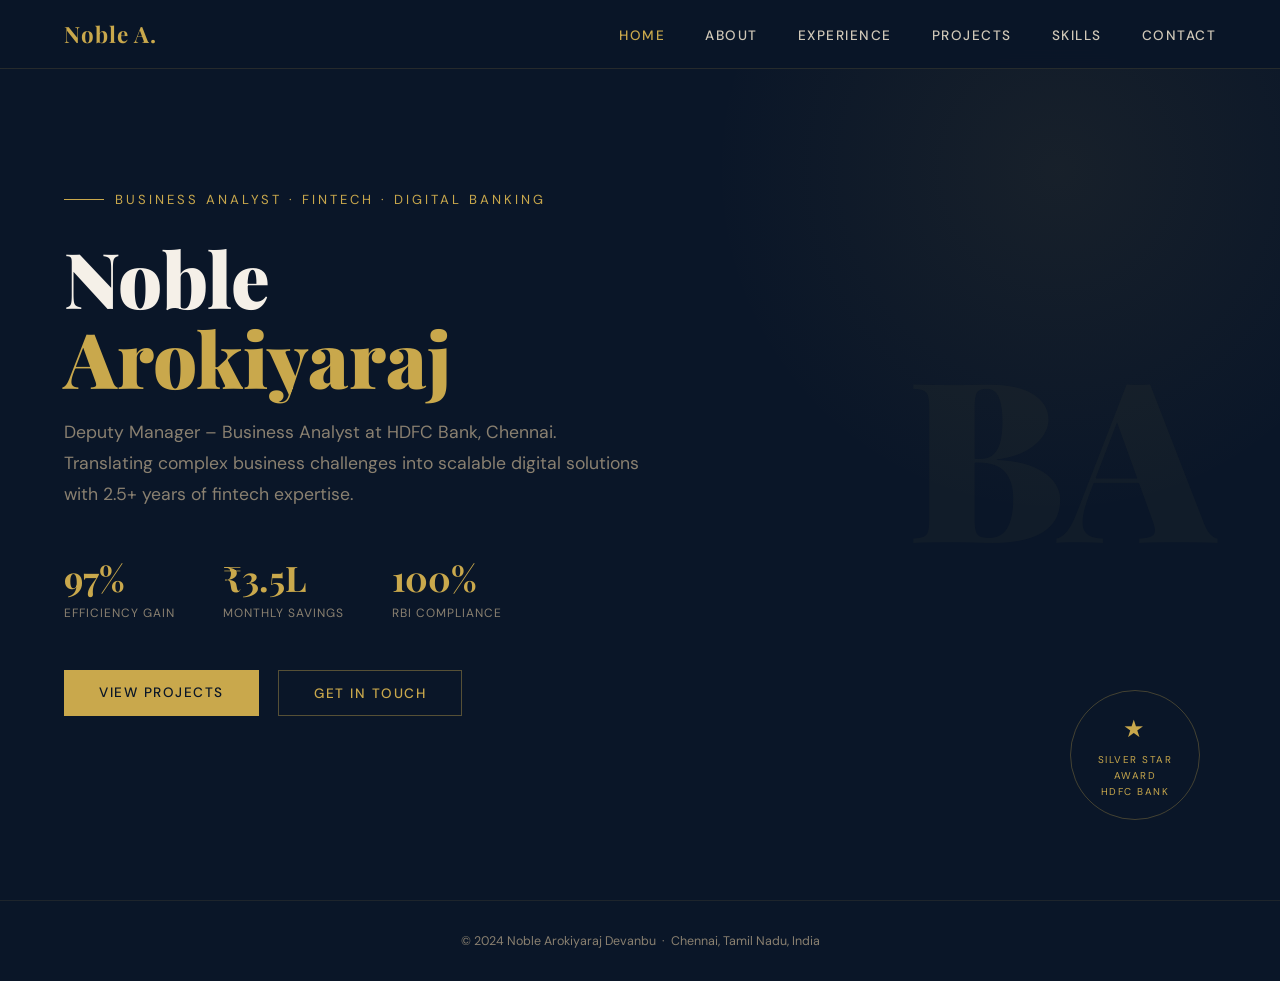
==== index.html @ fbd09c06 "Add files via upload" ====
<!DOCTYPE html>
<html lang="en">
<head>
  <meta charset="UTF-8" />
  <meta name="viewport" content="width=device-width, initial-scale=1.0"/>
  <title>Noble Arokiyaraj – Business Analyst</title>
  <link href="https://fonts.googleapis.com/css2?family=Playfair+Display:wght@400;700;900&family=DM+Sans:wght@300;400;500&display=swap" rel="stylesheet"/>
  <style>
    :root {
      --navy: #0a1628;
      --navy-mid: #112240;
      --gold: #c9a84c;
      --gold-light: #e8c97a;
      --cream: #f5f0e8;
      --text: #d0c8b8;
      --text-muted: #8a8070;
    }
    * { margin: 0; padding: 0; box-sizing: border-box; }
    body { font-family: 'DM Sans', sans-serif; background: var(--navy); color: var(--text); min-height: 100vh; }

    nav {
      position: fixed; top: 0; left: 0; right: 0; z-index: 100;
      display: flex; align-items: center; justify-content: space-between;
      padding: 1.2rem 4rem;
      background: rgba(10,22,40,0.95);
      backdrop-filter: blur(12px);
      border-bottom: 1px solid rgba(201,168,76,0.15);
    }
    .nav-logo {
      font-family: 'Playfair Display', serif; font-size: 1.4rem; font-weight: 700;
      color: var(--gold); text-decoration: none; letter-spacing: 1px;
    }
    .nav-links { display: flex; gap: 2.5rem; list-style: none; }
    .nav-links a {
      text-decoration: none; color: var(--text);
      font-size: 0.85rem; letter-spacing: 1.5px; text-transform: uppercase; font-weight: 500;
      transition: color 0.3s;
    }
    .nav-links a:hover, .nav-links a.active { color: var(--gold); }

    .hero {
      min-height: 100vh; display: flex; align-items: center;
      padding: 0 4rem; position: relative; overflow: hidden;
    }
    .hero::before {
      content: ''; position: absolute; top: -20%; right: -10%;
      width: 700px; height: 700px;
      background: radial-gradient(ellipse, rgba(201,168,76,0.07) 0%, transparent 70%);
      pointer-events: none;
    }
    .hero-content { max-width: 800px; animation: fadeUp 1s ease both; }
    .hero-tag {
      display: inline-flex; align-items: center; gap: 0.7rem;
      font-size: 0.82rem; letter-spacing: 3px; text-transform: uppercase;
      color: var(--gold); margin-bottom: 1.8rem;
    }
    .hero-tag::before { content: ''; width: 40px; height: 1px; background: var(--gold); }
    h1 {
      font-family: 'Playfair Display', serif;
      font-size: clamp(3rem, 6vw, 5.5rem); font-weight: 900; line-height: 1.05;
      color: var(--cream); margin-bottom: 1.2rem;
    }
    h1 span { color: var(--gold); }
    .hero-subtitle {
      font-size: 1.1rem; color: var(--text-muted);
      max-width: 580px; line-height: 1.75; margin-bottom: 2.8rem;
    }
    .hero-stats { display: flex; gap: 3rem; margin-bottom: 3rem; }
    .stat-num {
      font-family: 'Playfair Display', serif; font-size: 2.2rem; font-weight: 700;
      color: var(--gold); display: block;
    }
    .stat-label { font-size: 0.75rem; letter-spacing: 1px; color: var(--text-muted); text-transform: uppercase; }
    .hero-btns { display: flex; gap: 1.2rem; }
    .btn {
      padding: 0.85rem 2.2rem; font-size: 0.85rem; letter-spacing: 1.5px; text-transform: uppercase;
      font-weight: 500; text-decoration: none; transition: all 0.3s; border: none; cursor: pointer;
    }
    .btn-gold { background: var(--gold); color: var(--navy); }
    .btn-gold:hover { background: var(--gold-light); transform: translateY(-2px); }
    .btn-outline { border: 1px solid rgba(201,168,76,0.4); color: var(--gold); background: transparent; }
    .btn-outline:hover { border-color: var(--gold); background: rgba(201,168,76,0.07); transform: translateY(-2px); }

    .hero-deco {
      position: absolute; right: 4rem; top: 50%; transform: translateY(-50%);
      font-family: 'Playfair Display', serif; font-size: 14rem; font-weight: 900;
      color: rgba(201,168,76,0.04); line-height: 1; user-select: none; pointer-events: none;
    }
    .award-badge {
      position: absolute; right: 5rem; bottom: 5rem;
      width: 130px; height: 130px; border-radius: 50%;
      border: 1px solid rgba(201,168,76,0.3);
      display: flex; flex-direction: column; align-items: center; justify-content: center; text-align: center;
      animation: spin 25s linear infinite;
    }
    .award-badge-inner { font-size: 0.62rem; letter-spacing: 1.5px; text-transform: uppercase; color: var(--gold); line-height: 1.6; }
    .award-star { font-size: 1.5rem; margin-bottom: 0.2rem; }
    @keyframes spin { to { transform: rotate(360deg); } }
    @keyframes fadeUp { from { opacity: 0; transform: translateY(30px); } to { opacity: 1; transform: translateY(0); } }

    footer { text-align: center; padding: 2rem; border-top: 1px solid rgba(201,168,76,0.1); font-size: 0.78rem; color: var(--text-muted); }

    @media (max-width: 768px) {
      nav { padding: 1rem 1.5rem; }
      .nav-links { gap: 1rem; }
      .nav-links a { font-size: 0.75rem; }
      .hero { padding: 8rem 1.5rem 4rem; }
      .hero-deco, .award-badge { display: none; }
      .hero-stats { gap: 1.5rem; flex-wrap: wrap; }
    }
  </style>
</head>
<body>
<nav>
  <a href="index.html" class="nav-logo">Noble A.</a>
  <ul class="nav-links">
    <li><a href="index.html" class="active">Home</a></li>
    <li><a href="about.html">About</a></li>
    <li><a href="experience.html">Experience</a></li>
    <li><a href="projects.html">Projects</a></li>
    <li><a href="skills.html">Skills</a></li>
    <li><a href="contact.html">Contact</a></li>
  </ul>
</nav>

<section class="hero">
  <div class="hero-content">
    <div class="hero-tag">Business Analyst · Fintech · Digital Banking</div>
    <h1>Noble<br/><span>Arokiyaraj</span></h1>
    <p class="hero-subtitle">Deputy Manager – Business Analyst at HDFC Bank, Chennai. Translating complex business challenges into scalable digital solutions with 2.5+ years of fintech expertise.</p>
    <div class="hero-stats">
      <div class="stat-item">
        <span class="stat-num">97%</span>
        <span class="stat-label">Efficiency Gain</span>
      </div>
      <div class="stat-item">
        <span class="stat-num">₹3.5L</span>
        <span class="stat-label">Monthly Savings</span>
      </div>
      <div class="stat-item">
        <span class="stat-num">100%</span>
        <span class="stat-label">RBI Compliance</span>
      </div>
    </div>
    <div class="hero-btns">
      <a href="projects.html" class="btn btn-gold">View Projects</a>
      <a href="contact.html" class="btn btn-outline">Get In Touch</a>
    </div>
  </div>
  <div class="hero-deco">BA</div>
  <div class="award-badge">
    <div class="award-badge-inner">
      <div class="award-star">★</div>
      Silver Star<br/>Award<br/>HDFC Bank
    </div>
  </div>
</section>

<footer>© 2024 Noble Arokiyaraj Devanbu &nbsp;·&nbsp; Chennai, Tamil Nadu, India</footer>
</body>
</html>
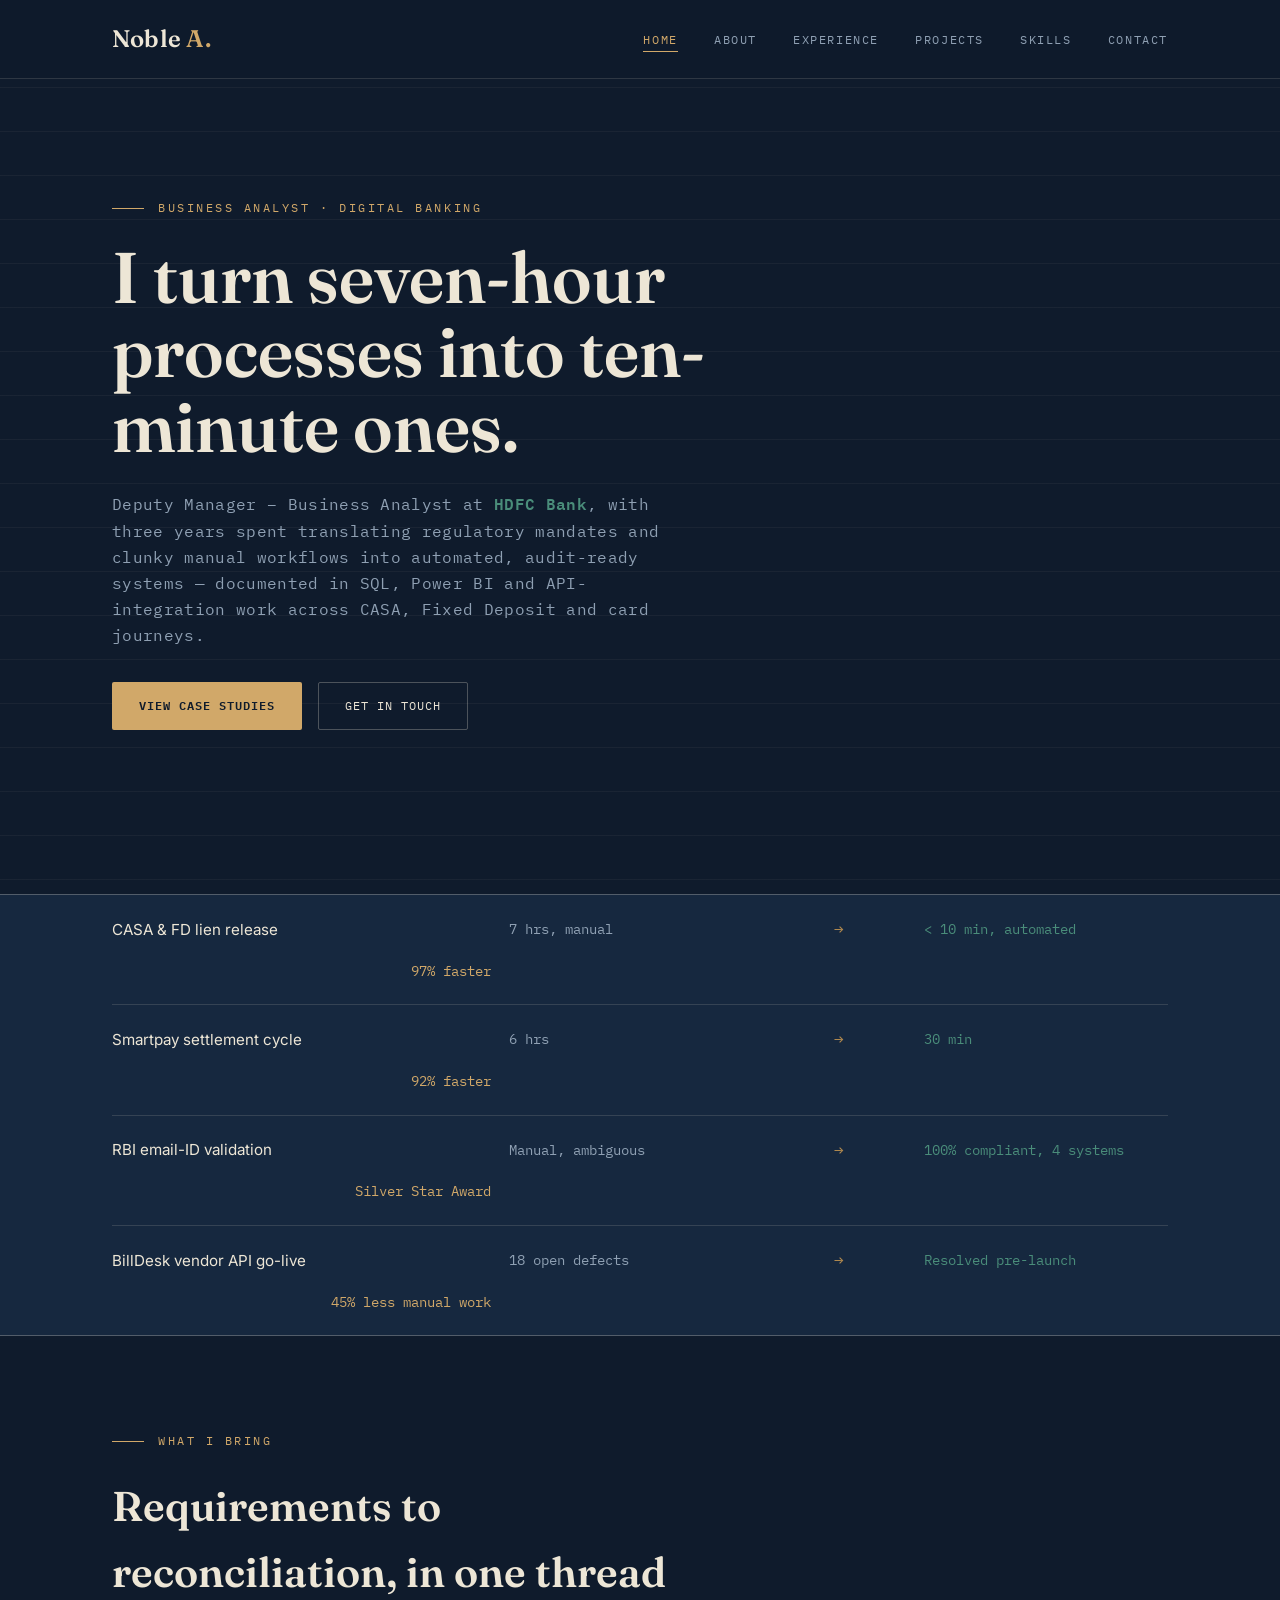
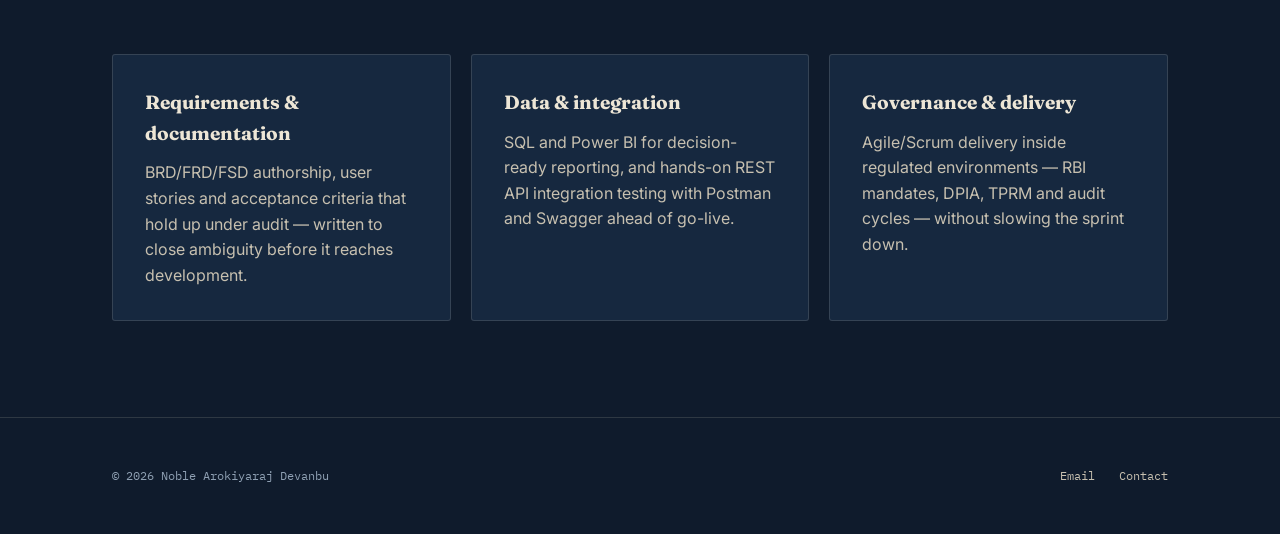
==== commit ad38ca69: "Add files via upload" ====
--- a/index.html
+++ b/index.html
@@ -1,161 +1,116 @@
 <!DOCTYPE html>
 <html lang="en">
 <head>
-  <meta charset="UTF-8" />
-  <meta name="viewport" content="width=device-width, initial-scale=1.0"/>
-  <title>Noble Arokiyaraj – Business Analyst</title>
-  <link href="https://fonts.googleapis.com/css2?family=Playfair+Display:wght@400;700;900&family=DM+Sans:wght@300;400;500&display=swap" rel="stylesheet"/>
-  <style>
-    :root {
-      --navy: #0a1628;
-      --navy-mid: #112240;
-      --gold: #c9a84c;
-      --gold-light: #e8c97a;
-      --cream: #f5f0e8;
-      --text: #d0c8b8;
-      --text-muted: #8a8070;
-    }
-    * { margin: 0; padding: 0; box-sizing: border-box; }
-    body { font-family: 'DM Sans', sans-serif; background: var(--navy); color: var(--text); min-height: 100vh; }
-
-    nav {
-      position: fixed; top: 0; left: 0; right: 0; z-index: 100;
-      display: flex; align-items: center; justify-content: space-between;
-      padding: 1.2rem 4rem;
-      background: rgba(10,22,40,0.95);
-      backdrop-filter: blur(12px);
-      border-bottom: 1px solid rgba(201,168,76,0.15);
-    }
-    .nav-logo {
-      font-family: 'Playfair Display', serif; font-size: 1.4rem; font-weight: 700;
-      color: var(--gold); text-decoration: none; letter-spacing: 1px;
-    }
-    .nav-links { display: flex; gap: 2.5rem; list-style: none; }
-    .nav-links a {
-      text-decoration: none; color: var(--text);
-      font-size: 0.85rem; letter-spacing: 1.5px; text-transform: uppercase; font-weight: 500;
-      transition: color 0.3s;
-    }
-    .nav-links a:hover, .nav-links a.active { color: var(--gold); }
-
-    .hero {
-      min-height: 100vh; display: flex; align-items: center;
-      padding: 0 4rem; position: relative; overflow: hidden;
-    }
-    .hero::before {
-      content: ''; position: absolute; top: -20%; right: -10%;
-      width: 700px; height: 700px;
-      background: radial-gradient(ellipse, rgba(201,168,76,0.07) 0%, transparent 70%);
-      pointer-events: none;
-    }
-    .hero-content { max-width: 800px; animation: fadeUp 1s ease both; }
-    .hero-tag {
-      display: inline-flex; align-items: center; gap: 0.7rem;
-      font-size: 0.82rem; letter-spacing: 3px; text-transform: uppercase;
-      color: var(--gold); margin-bottom: 1.8rem;
-    }
-    .hero-tag::before { content: ''; width: 40px; height: 1px; background: var(--gold); }
-    h1 {
-      font-family: 'Playfair Display', serif;
-      font-size: clamp(3rem, 6vw, 5.5rem); font-weight: 900; line-height: 1.05;
-      color: var(--cream); margin-bottom: 1.2rem;
-    }
-    h1 span { color: var(--gold); }
-    .hero-subtitle {
-      font-size: 1.1rem; color: var(--text-muted);
-      max-width: 580px; line-height: 1.75; margin-bottom: 2.8rem;
-    }
-    .hero-stats { display: flex; gap: 3rem; margin-bottom: 3rem; }
-    .stat-num {
-      font-family: 'Playfair Display', serif; font-size: 2.2rem; font-weight: 700;
-      color: var(--gold); display: block;
-    }
-    .stat-label { font-size: 0.75rem; letter-spacing: 1px; color: var(--text-muted); text-transform: uppercase; }
-    .hero-btns { display: flex; gap: 1.2rem; }
-    .btn {
-      padding: 0.85rem 2.2rem; font-size: 0.85rem; letter-spacing: 1.5px; text-transform: uppercase;
-      font-weight: 500; text-decoration: none; transition: all 0.3s; border: none; cursor: pointer;
-    }
-    .btn-gold { background: var(--gold); color: var(--navy); }
-    .btn-gold:hover { background: var(--gold-light); transform: translateY(-2px); }
-    .btn-outline { border: 1px solid rgba(201,168,76,0.4); color: var(--gold); background: transparent; }
-    .btn-outline:hover { border-color: var(--gold); background: rgba(201,168,76,0.07); transform: translateY(-2px); }
-
-    .hero-deco {
-      position: absolute; right: 4rem; top: 50%; transform: translateY(-50%);
-      font-family: 'Playfair Display', serif; font-size: 14rem; font-weight: 900;
-      color: rgba(201,168,76,0.04); line-height: 1; user-select: none; pointer-events: none;
-    }
-    .award-badge {
-      position: absolute; right: 5rem; bottom: 5rem;
-      width: 130px; height: 130px; border-radius: 50%;
-      border: 1px solid rgba(201,168,76,0.3);
-      display: flex; flex-direction: column; align-items: center; justify-content: center; text-align: center;
-      animation: spin 25s linear infinite;
-    }
-    .award-badge-inner { font-size: 0.62rem; letter-spacing: 1.5px; text-transform: uppercase; color: var(--gold); line-height: 1.6; }
-    .award-star { font-size: 1.5rem; margin-bottom: 0.2rem; }
-    @keyframes spin { to { transform: rotate(360deg); } }
-    @keyframes fadeUp { from { opacity: 0; transform: translateY(30px); } to { opacity: 1; transform: translateY(0); } }
-
-    footer { text-align: center; padding: 2rem; border-top: 1px solid rgba(201,168,76,0.1); font-size: 0.78rem; color: var(--text-muted); }
-
-    @media (max-width: 768px) {
-      nav { padding: 1rem 1.5rem; }
-      .nav-links { gap: 1rem; }
-      .nav-links a { font-size: 0.75rem; }
-      .hero { padding: 8rem 1.5rem 4rem; }
-      .hero-deco, .award-badge { display: none; }
-      .hero-stats { gap: 1.5rem; flex-wrap: wrap; }
-    }
-  </style>
+<meta charset="UTF-8">
+<meta name="viewport" content="width=device-width, initial-scale=1.0">
+<title>Noble Arokiyaraj Devanbu — Business Analyst</title>
+<meta name="description" content="Business Analyst specialising in digital banking automation, regulatory compliance and Agile delivery. Portfolio of Noble Arokiyaraj Devanbu.">
+<link rel="preconnect" href="https://fonts.googleapis.com">
+<link href="https://fonts.googleapis.com/css2?family=Fraunces:opsz,wght@9..144,500;9..144,600;9..144,700&family=Inter:wght@400;500;600&family=IBM+Plex+Mono:wght@400;500;600&display=swap" rel="stylesheet">
+<link rel="stylesheet" href="styles.css">
 </head>
 <body>
-<nav>
-  <a href="index.html" class="nav-logo">Noble A.</a>
-  <ul class="nav-links">
-    <li><a href="index.html" class="active">Home</a></li>
-    <li><a href="about.html">About</a></li>
-    <li><a href="experience.html">Experience</a></li>
-    <li><a href="projects.html">Projects</a></li>
-    <li><a href="skills.html">Skills</a></li>
-    <li><a href="contact.html">Contact</a></li>
-  </ul>
-</nav>
 
-<section class="hero">
-  <div class="hero-content">
-    <div class="hero-tag">Business Analyst · Fintech · Digital Banking</div>
-    <h1>Noble<br/><span>Arokiyaraj</span></h1>
-    <p class="hero-subtitle">Deputy Manager – Business Analyst at HDFC Bank, Chennai. Translating complex business challenges into scalable digital solutions with 2.5+ years of fintech expertise.</p>
-    <div class="hero-stats">
-      <div class="stat-item">
-        <span class="stat-num">97%</span>
-        <span class="stat-label">Efficiency Gain</span>
-      </div>
-      <div class="stat-item">
-        <span class="stat-num">₹3.5L</span>
-        <span class="stat-label">Monthly Savings</span>
-      </div>
-      <div class="stat-item">
-        <span class="stat-num">100%</span>
-        <span class="stat-label">RBI Compliance</span>
+<header class="site-header">
+  <div class="nav-inner">
+    <a href="index.html" class="brand">Noble <em>A.</em></a>
+    <button class="nav-toggle" aria-label="Toggle navigation" aria-expanded="false">&#9776;</button>
+    <nav class="main-nav">
+      <ul>
+        <li><a href="index.html">Home</a></li>
+        <li><a href="about.html">About</a></li>
+        <li><a href="experience.html">Experience</a></li>
+        <li><a href="projects.html">Projects</a></li>
+        <li><a href="skills.html">Skills</a></li>
+        <li><a href="contact.html">Contact</a></li>
+      </ul>
+    </nav>
+  </div>
+</header>
+
+<main>
+  <section class="hero">
+    <div class="wrap">
+      <div class="eyebrow">Business Analyst · Digital Banking</div>
+      <h1>I turn seven-hour processes into ten-minute ones.</h1>
+      <p class="role-line">Deputy Manager – Business Analyst at <strong>HDFC Bank</strong>, with three years spent
+        translating regulatory mandates and clunky manual workflows into automated, audit-ready systems —
+        documented in SQL, Power BI and API-integration work across CASA, Fixed Deposit and card journeys.</p>
+      <div class="hero-actions">
+        <a href="projects.html" class="btn btn-primary">View case studies</a>
+        <a href="contact.html" class="btn btn-ghost">Get in touch</a>
       </div>
     </div>
-    <div class="hero-btns">
-      <a href="projects.html" class="btn btn-gold">View Projects</a>
-      <a href="contact.html" class="btn btn-outline">Get In Touch</a>
+  </section>
+
+  <div class="ledger">
+    <div class="ledger-inner">
+      <div class="ledger-row">
+        <div class="ledger-label">CASA &amp; FD lien release</div>
+        <div class="ledger-from">7 hrs, manual</div>
+        <div class="ledger-arrow">&rarr;</div>
+        <div class="ledger-to">&lt; 10 min, automated</div>
+        <div class="ledger-result">97% faster</div>
+      </div>
+      <div class="ledger-row">
+        <div class="ledger-label">Smartpay settlement cycle</div>
+        <div class="ledger-from">6 hrs</div>
+        <div class="ledger-arrow">&rarr;</div>
+        <div class="ledger-to">30 min</div>
+        <div class="ledger-result">92% faster</div>
+      </div>
+      <div class="ledger-row">
+        <div class="ledger-label">RBI email-ID validation</div>
+        <div class="ledger-from">Manual, ambiguous</div>
+        <div class="ledger-arrow">&rarr;</div>
+        <div class="ledger-to">100% compliant, 4 systems</div>
+        <div class="ledger-result">Silver Star Award</div>
+      </div>
+      <div class="ledger-row">
+        <div class="ledger-label">BillDesk vendor API go-live</div>
+        <div class="ledger-from">18 open defects</div>
+        <div class="ledger-arrow">&rarr;</div>
+        <div class="ledger-to">Resolved pre-launch</div>
+        <div class="ledger-result">45% less manual work</div>
+      </div>
     </div>
   </div>
-  <div class="hero-deco">BA</div>
-  <div class="award-badge">
-    <div class="award-badge-inner">
-      <div class="award-star">★</div>
-      Silver Star<br/>Award<br/>HDFC Bank
+
+  <section>
+    <div class="wrap">
+      <div class="eyebrow">What I bring</div>
+      <h2 class="section-title">Requirements to reconciliation, in one thread</h2>
+      <div class="grid-3">
+        <div class="panel">
+          <h3 style="font-family:var(--font-display); font-size:1.2rem; margin:0 0 12px;">Requirements &amp; documentation</h3>
+          <p style="color:var(--parchment-dim); margin:0;">BRD/FRD/FSD authorship, user stories and acceptance
+            criteria that hold up under audit — written to close ambiguity before it reaches development.</p>
+        </div>
+        <div class="panel">
+          <h3 style="font-family:var(--font-display); font-size:1.2rem; margin:0 0 12px;">Data &amp; integration</h3>
+          <p style="color:var(--parchment-dim); margin:0;">SQL and Power BI for decision-ready reporting, and
+            hands-on REST API integration testing with Postman and Swagger ahead of go-live.</p>
+        </div>
+        <div class="panel">
+          <h3 style="font-family:var(--font-display); font-size:1.2rem; margin:0 0 12px;">Governance &amp; delivery</h3>
+          <p style="color:var(--parchment-dim); margin:0;">Agile/Scrum delivery inside regulated environments —
+            RBI mandates, DPIA, TPRM and audit cycles — without slowing the sprint down.</p>
+        </div>
+      </div>
+    </div>
+  </section>
+</main>
+
+<footer class="site-footer">
+  <div class="wrap footer-inner">
+    <p>&copy; 2026 Noble Arokiyaraj Devanbu</p>
+    <div class="footer-links">
+      <a href="mailto:noblelaurities@gmail.com">Email</a>
+      <a href="contact.html">Contact</a>
     </div>
   </div>
-</section>
+</footer>
 
-<footer>© 2024 Noble Arokiyaraj Devanbu &nbsp;·&nbsp; Chennai, Tamil Nadu, India</footer>
+<script src="script.js"></script>
 </body>
 </html>
--- a/styles.css
+++ b/styles.css
@@ -0,0 +1,410 @@
+/* =========================================================
+   NOBLE AROKIYARAJ DEVANBU — PORTFOLIO
+   Design concept: "The Transformation Ledger"
+   A business-analyst's portfolio built like an audit trail —
+   ledger rows, tick marks, and before/after entries that
+   mirror how the work itself reads: process, measured, proven.
+   ========================================================= */
+
+:root {
+  --navy-bg: #0f1b2c;
+  --navy-panel: #16283f;
+  --navy-panel-2: #1c3350;
+  --parchment: #ede6d6;
+  --parchment-dim: #c7c0b0;
+  --brass: #b0894f;
+  --brass-bright: #d1a869;
+  --teal: #4a8d7a;
+  --teal-dim: #3a6f60;
+  --rule: rgba(237, 230, 214, 0.14);
+  --rule-strong: rgba(237, 230, 214, 0.28);
+  --muted: #8fa0b3;
+  --danger-red: #a8503f;
+
+  --font-display: "Fraunces", "Iowan Old Style", serif;
+  --font-body: "Inter", -apple-system, BlinkMacSystemFont, "Segoe UI", sans-serif;
+  --font-mono: "IBM Plex Mono", "SFMono-Regular", Consolas, monospace;
+
+  --max-width: 1120px;
+}
+
+* { box-sizing: border-box; }
+html { scroll-behavior: smooth; }
+
+@media (prefers-reduced-motion: reduce) {
+  html { scroll-behavior: auto; }
+  * { animation-duration: 0.01ms !important; animation-iteration-count: 1 !important; transition-duration: 0.01ms !important; }
+}
+
+body {
+  margin: 0;
+  background: var(--navy-bg);
+  color: var(--parchment);
+  font-family: var(--font-body);
+  font-size: 16px;
+  line-height: 1.6;
+  -webkit-font-smoothing: antialiased;
+}
+
+a { color: inherit; text-decoration: none; }
+
+.wrap {
+  max-width: var(--max-width);
+  margin: 0 auto;
+  padding: 0 32px;
+}
+
+/* ---------- Background ledger texture ---------- */
+body::before {
+  content: "";
+  position: fixed;
+  inset: 0;
+  pointer-events: none;
+  z-index: 0;
+  background-image: repeating-linear-gradient(
+    to bottom,
+    transparent 0,
+    transparent 43px,
+    var(--rule) 43px,
+    var(--rule) 44px
+  );
+  opacity: 0.35;
+}
+
+/* ---------- Header / nav ---------- */
+header.site-header {
+  position: sticky;
+  top: 0;
+  z-index: 50;
+  background: rgba(15, 27, 44, 0.92);
+  backdrop-filter: blur(8px);
+  border-bottom: 1px solid var(--rule);
+}
+
+.nav-inner {
+  max-width: var(--max-width);
+  margin: 0 auto;
+  padding: 20px 32px;
+  display: flex;
+  align-items: center;
+  justify-content: space-between;
+}
+
+.brand {
+  font-family: var(--font-display);
+  font-size: 1.5rem;
+  font-weight: 600;
+  letter-spacing: 0.01em;
+  color: var(--parchment);
+}
+.brand em {
+  font-style: normal;
+  color: var(--brass-bright);
+}
+
+nav.main-nav ul {
+  list-style: none;
+  display: flex;
+  gap: 36px;
+  margin: 0;
+  padding: 0;
+}
+
+nav.main-nav a {
+  font-family: var(--font-mono);
+  font-size: 0.72rem;
+  letter-spacing: 0.14em;
+  text-transform: uppercase;
+  color: var(--muted);
+  padding-bottom: 4px;
+  border-bottom: 1px solid transparent;
+  transition: color 0.2s ease, border-color 0.2s ease;
+}
+nav.main-nav a:hover,
+nav.main-nav a.active {
+  color: var(--brass-bright);
+  border-bottom-color: var(--brass-bright);
+}
+
+.nav-toggle {
+  display: none;
+  background: none;
+  border: 1px solid var(--rule-strong);
+  color: var(--parchment);
+  border-radius: 4px;
+  padding: 8px 10px;
+  font-size: 1.1rem;
+}
+
+@media (max-width: 780px) {
+  nav.main-nav { display: none; }
+  nav.main-nav.open { display: block; position: absolute; top: 100%; left: 0; right: 0; background: var(--navy-bg); border-bottom: 1px solid var(--rule); }
+  nav.main-nav.open ul { flex-direction: column; gap: 0; padding: 8px 32px 20px; }
+  nav.main-nav.open li { padding: 12px 0; border-bottom: 1px solid var(--rule); }
+  .nav-toggle { display: block; }
+}
+
+/* ---------- Eyebrow / section labels ---------- */
+.eyebrow {
+  display: flex;
+  align-items: center;
+  gap: 14px;
+  font-family: var(--font-mono);
+  font-size: 0.72rem;
+  letter-spacing: 0.22em;
+  text-transform: uppercase;
+  color: var(--brass-bright);
+  margin-bottom: 22px;
+}
+.eyebrow::before {
+  content: "";
+  width: 32px;
+  height: 1px;
+  background: var(--brass-bright);
+}
+
+/* ---------- Hero ---------- */
+.hero {
+  position: relative;
+  z-index: 1;
+  padding: 120px 0 100px;
+}
+.hero h1 {
+  font-family: var(--font-display);
+  font-size: clamp(2.6rem, 5.6vw, 4.6rem);
+  line-height: 1.04;
+  margin: 0 0 28px;
+  font-weight: 600;
+  max-width: 15ch;
+}
+.hero .role-line {
+  font-family: var(--font-mono);
+  font-size: 1.02rem;
+  color: var(--muted);
+  letter-spacing: 0.02em;
+  margin-bottom: 34px;
+  max-width: 58ch;
+}
+.hero .role-line strong { color: var(--teal); font-weight: 600; }
+
+.hero-actions { display: flex; gap: 16px; flex-wrap: wrap; margin-bottom: 64px; }
+
+.btn {
+  display: inline-flex;
+  align-items: center;
+  gap: 8px;
+  padding: 13px 26px;
+  font-family: var(--font-mono);
+  font-size: 0.78rem;
+  letter-spacing: 0.08em;
+  text-transform: uppercase;
+  border-radius: 2px;
+  border: 1px solid transparent;
+  cursor: pointer;
+  transition: transform 0.15s ease, background 0.2s ease, border-color 0.2s ease;
+}
+.btn-primary { background: var(--brass-bright); color: var(--navy-bg); font-weight: 600; }
+.btn-primary:hover { transform: translateY(-2px); background: #e0b878; }
+.btn-ghost { border-color: var(--rule-strong); color: var(--parchment); }
+.btn-ghost:hover { border-color: var(--brass-bright); color: var(--brass-bright); }
+
+/* ---------- Ledger strip (signature element) ---------- */
+.ledger {
+  position: relative;
+  z-index: 1;
+  border-top: 1px solid var(--rule-strong);
+  border-bottom: 1px solid var(--rule-strong);
+  background: var(--navy-panel);
+}
+.ledger-row {
+  display: grid;
+  grid-template-columns: 1.4fr 0.9fr 0.5fr 0.9fr;
+  gap: 18px;
+  align-items: center;
+  padding: 22px 0;
+  border-bottom: 1px solid var(--rule);
+}
+.ledger-row:last-child { border-bottom: none; }
+.ledger-inner { max-width: var(--max-width); margin: 0 auto; padding: 0 32px; }
+.ledger-label {
+  font-family: var(--font-body);
+  font-size: 0.95rem;
+  color: var(--parchment);
+}
+.ledger-from, .ledger-to {
+  font-family: var(--font-mono);
+  font-size: 0.85rem;
+  color: var(--muted);
+}
+.ledger-to { color: var(--teal); }
+.ledger-arrow { font-family: var(--font-mono); color: var(--brass); text-align: center; }
+.ledger-result {
+  font-family: var(--font-mono);
+  font-size: 0.85rem;
+  color: var(--brass-bright);
+  text-align: right;
+}
+
+@media (max-width: 720px) {
+  .ledger-row { grid-template-columns: 1fr; gap: 4px; padding: 18px 0; }
+  .ledger-result { text-align: left; }
+}
+
+/* ---------- Sections ---------- */
+section { position: relative; z-index: 1; padding: 96px 0; }
+section.tight { padding: 64px 0; }
+h2.section-title {
+  font-family: var(--font-display);
+  font-size: clamp(1.9rem, 3.4vw, 2.6rem);
+  font-weight: 600;
+  margin: 0 0 48px;
+  max-width: 20ch;
+}
+
+/* ---------- Cards / grids ---------- */
+.grid-2 { display: grid; grid-template-columns: repeat(2, 1fr); gap: 20px; }
+.grid-3 { display: grid; grid-template-columns: repeat(3, 1fr); gap: 20px; }
+@media (max-width: 860px) { .grid-2, .grid-3 { grid-template-columns: 1fr; } }
+
+.panel {
+  background: var(--navy-panel);
+  border: 1px solid var(--rule);
+  border-radius: 3px;
+  padding: 32px;
+}
+
+.pill-group h3 {
+  font-family: var(--font-mono);
+  font-size: 0.72rem;
+  letter-spacing: 0.14em;
+  text-transform: uppercase;
+  color: var(--brass-bright);
+  margin: 0 0 20px;
+  padding-bottom: 14px;
+  border-bottom: 1px solid var(--rule-strong);
+}
+.pills { display: flex; flex-wrap: wrap; gap: 10px; }
+.pill {
+  border: 1px solid var(--rule-strong);
+  padding: 9px 16px;
+  border-radius: 2px;
+  font-size: 0.88rem;
+  color: var(--parchment-dim);
+  background: rgba(237, 230, 214, 0.02);
+}
+
+/* ---------- Timeline (experience) ---------- */
+.timeline { position: relative; padding-left: 32px; border-left: 1px solid var(--rule-strong); }
+.timeline-item { position: relative; padding-bottom: 56px; }
+.timeline-item:last-child { padding-bottom: 0; }
+.timeline-item::before {
+  content: "";
+  position: absolute;
+  left: -37px;
+  top: 4px;
+  width: 11px;
+  height: 11px;
+  border-radius: 50%;
+  background: var(--brass-bright);
+  border: 2px solid var(--navy-bg);
+}
+.timeline-role { font-family: var(--font-display); font-size: 1.4rem; margin: 0 0 4px; }
+.timeline-meta {
+  font-family: var(--font-mono);
+  font-size: 0.78rem;
+  color: var(--muted);
+  letter-spacing: 0.04em;
+  margin-bottom: 18px;
+}
+.timeline-item ul { margin: 0; padding-left: 20px; }
+.timeline-item li { margin-bottom: 12px; color: var(--parchment-dim); }
+.timeline-item li strong { color: var(--parchment); }
+.metric { color: var(--teal); font-family: var(--font-mono); font-weight: 600; }
+
+/* ---------- Project case-study cards ---------- */
+.case-card {
+  background: var(--navy-panel);
+  border: 1px solid var(--rule);
+  border-radius: 3px;
+  padding: 36px;
+  margin-bottom: 24px;
+}
+.case-head {
+  display: flex;
+  justify-content: space-between;
+  align-items: flex-start;
+  gap: 16px;
+  margin-bottom: 22px;
+  flex-wrap: wrap;
+}
+.case-head h3 { font-family: var(--font-display); font-size: 1.5rem; margin: 0; max-width: 32ch; }
+.case-tag {
+  font-family: var(--font-mono);
+  font-size: 0.7rem;
+  letter-spacing: 0.1em;
+  text-transform: uppercase;
+  color: var(--navy-bg);
+  background: var(--teal);
+  padding: 6px 12px;
+  border-radius: 2px;
+  white-space: nowrap;
+}
+.case-grid { display: grid; grid-template-columns: repeat(3, 1fr); gap: 24px; margin-top: 24px; }
+@media (max-width: 860px) { .case-grid { grid-template-columns: 1fr; } }
+.case-col h4 {
+  font-family: var(--font-mono);
+  font-size: 0.68rem;
+  letter-spacing: 0.14em;
+  text-transform: uppercase;
+  color: var(--brass-bright);
+  margin: 0 0 10px;
+}
+.case-col p { margin: 0; color: var(--parchment-dim); font-size: 0.94rem; }
+.case-stats { display: flex; gap: 28px; margin-top: 26px; padding-top: 22px; border-top: 1px solid var(--rule); flex-wrap: wrap; }
+.stat-block .num { font-family: var(--font-mono); font-size: 1.5rem; color: var(--brass-bright); display: block; }
+.stat-block .lbl { font-size: 0.78rem; color: var(--muted); }
+
+/* ---------- Footer ---------- */
+footer.site-footer {
+  border-top: 1px solid var(--rule);
+  padding: 48px 0;
+  position: relative;
+  z-index: 1;
+}
+.footer-inner { display: flex; justify-content: space-between; align-items: center; flex-wrap: wrap; gap: 16px; }
+.footer-inner p { font-family: var(--font-mono); font-size: 0.78rem; color: var(--muted); margin: 0; }
+.footer-links { display: flex; gap: 24px; }
+.footer-links a { font-family: var(--font-mono); font-size: 0.78rem; color: var(--parchment-dim); }
+.footer-links a:hover { color: var(--brass-bright); }
+
+/* ---------- Contact ---------- */
+.contact-grid { display: grid; grid-template-columns: 1fr 1fr; gap: 48px; }
+@media (max-width: 860px) { .contact-grid { grid-template-columns: 1fr; } }
+.contact-detail { display: flex; flex-direction: column; gap: 22px; }
+.contact-row { display: flex; flex-direction: column; gap: 4px; padding-bottom: 18px; border-bottom: 1px solid var(--rule); }
+.contact-row .lbl { font-family: var(--font-mono); font-size: 0.7rem; letter-spacing: 0.12em; text-transform: uppercase; color: var(--muted); }
+.contact-row .val { font-size: 1.05rem; }
+.contact-row a.val:hover { color: var(--brass-bright); }
+
+form.contact-form { display: flex; flex-direction: column; gap: 18px; }
+.field { display: flex; flex-direction: column; gap: 8px; }
+.field label { font-family: var(--font-mono); font-size: 0.7rem; letter-spacing: 0.1em; text-transform: uppercase; color: var(--muted); }
+.field input, .field textarea {
+  background: var(--navy-panel);
+  border: 1px solid var(--rule-strong);
+  color: var(--parchment);
+  padding: 12px 14px;
+  border-radius: 2px;
+  font-family: var(--font-body);
+  font-size: 0.95rem;
+}
+.field input:focus, .field textarea:focus { outline: 2px solid var(--brass-bright); outline-offset: 1px; }
+.field textarea { min-height: 130px; resize: vertical; }
+#form-status { font-family: var(--font-mono); font-size: 0.8rem; color: var(--teal); min-height: 1.2em; }
+
+/* ---------- Page-top spacer for inner pages ---------- */
+.page-hero { padding: 64px 0 56px; }
+.page-hero h1 { font-family: var(--font-display); font-size: clamp(2.2rem, 4.4vw, 3.4rem); margin: 0; font-weight: 600; }
+
+/* focus visibility */
+a:focus-visible, button:focus-visible { outline: 2px solid var(--brass-bright); outline-offset: 2px; }
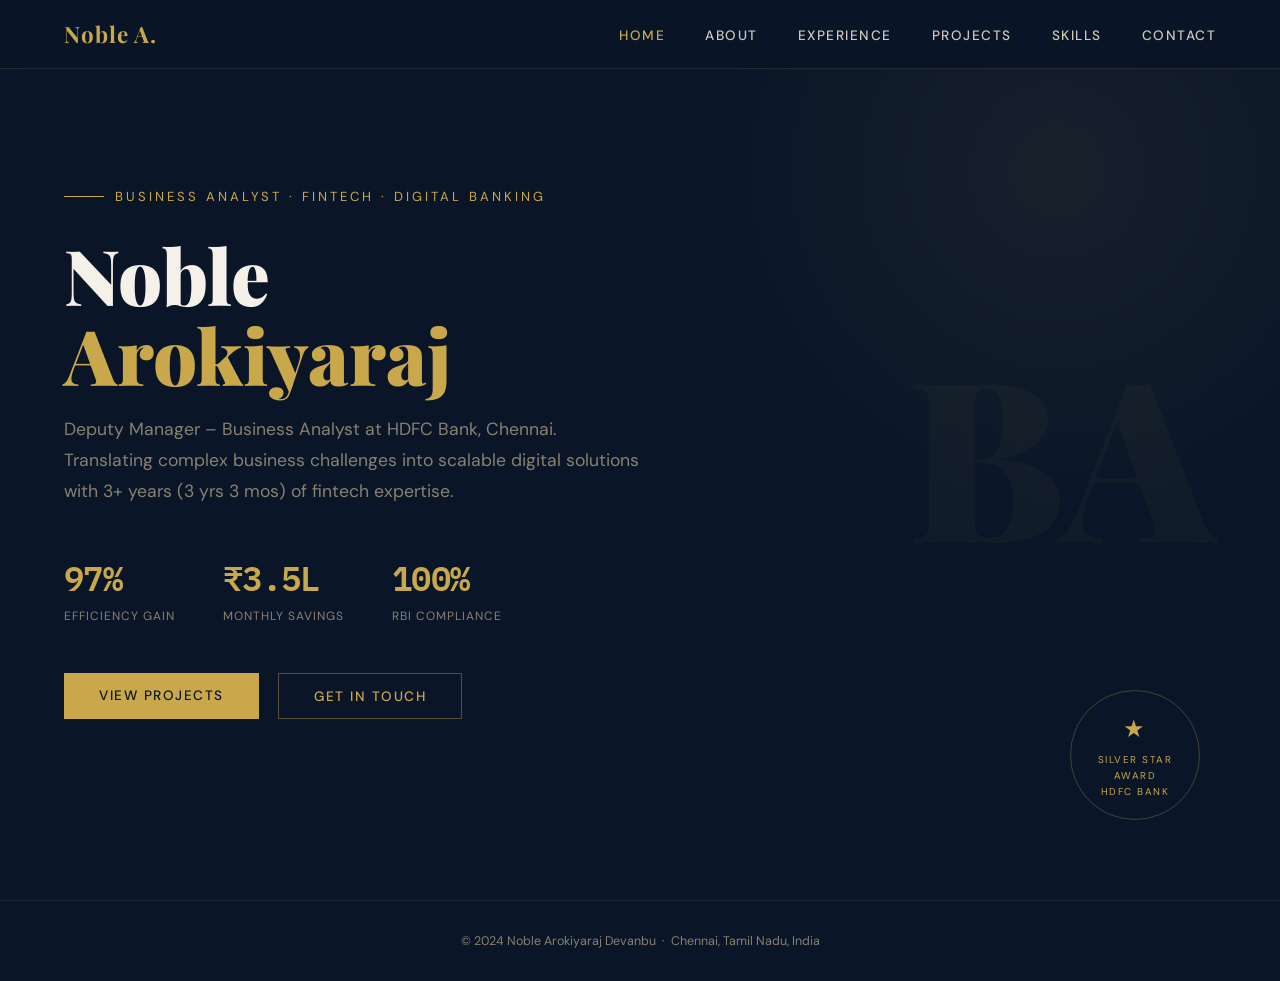
==== commit 1f2b75e7: "Add files via upload Retuning the portfolio details" ====
--- a/index.html
+++ b/index.html
@@ -1,116 +1,163 @@
 <!DOCTYPE html>
 <html lang="en">
 <head>
-<meta charset="UTF-8">
-<meta name="viewport" content="width=device-width, initial-scale=1.0">
-<title>Noble Arokiyaraj Devanbu — Business Analyst</title>
-<meta name="description" content="Business Analyst specialising in digital banking automation, regulatory compliance and Agile delivery. Portfolio of Noble Arokiyaraj Devanbu.">
-<link rel="preconnect" href="https://fonts.googleapis.com">
-<link href="https://fonts.googleapis.com/css2?family=Fraunces:opsz,wght@9..144,500;9..144,600;9..144,700&family=Inter:wght@400;500;600&family=IBM+Plex+Mono:wght@400;500;600&display=swap" rel="stylesheet">
-<link rel="stylesheet" href="styles.css">
+  <meta charset="UTF-8" />
+  <meta name="viewport" content="width=device-width, initial-scale=1.0"/>
+  <title>Noble Arokiyaraj – Business Analyst</title>
+  <link href="https://fonts.googleapis.com/css2?family=Playfair+Display:wght@400;700;900&family=DM+Sans:wght@300;400;500&family=IBM+Plex+Mono:wght@500;600&display=swap" rel="stylesheet"/>
+  <style>
+    :root {
+      --navy: #0a1628;
+      --navy-mid: #112240;
+      --gold: #c9a84c;
+      --gold-light: #e8c97a;
+      --cream: #f5f0e8;
+      --text: #d0c8b8;
+      --text-muted: #8a8070;
+      --mono: 'IBM Plex Mono', 'SFMono-Regular', Consolas, monospace;
+    }
+    * { margin: 0; padding: 0; box-sizing: border-box; }
+    body { font-family: 'DM Sans', sans-serif; background: var(--navy); color: var(--text); min-height: 100vh; }
+
+    nav {
+      position: fixed; top: 0; left: 0; right: 0; z-index: 100;
+      display: flex; align-items: center; justify-content: space-between;
+      padding: 1.2rem 4rem;
+      background: rgba(10,22,40,0.95);
+      backdrop-filter: blur(12px);
+      border-bottom: 1px solid rgba(201,168,76,0.15);
+    }
+    .nav-logo {
+      font-family: 'Playfair Display', serif; font-size: 1.4rem; font-weight: 700;
+      color: var(--gold); text-decoration: none; letter-spacing: 1px;
+    }
+    .nav-links { display: flex; gap: 2.5rem; list-style: none; }
+    .nav-links a {
+      text-decoration: none; color: var(--text);
+      font-size: 0.85rem; letter-spacing: 1.5px; text-transform: uppercase; font-weight: 500;
+      transition: color 0.3s;
+    }
+    .nav-links a:hover, .nav-links a.active { color: var(--gold); }
+
+    .hero {
+      min-height: 100vh; display: flex; align-items: center;
+      padding: 0 4rem; position: relative; overflow: hidden;
+    }
+    .hero::before {
+      content: ''; position: absolute; top: -20%; right: -10%;
+      width: 700px; height: 700px;
+      background: radial-gradient(ellipse, rgba(201,168,76,0.07) 0%, transparent 70%);
+      pointer-events: none;
+    }
+    .hero-content { max-width: 800px; animation: fadeUp 1s ease both; }
+    .hero-tag {
+      display: inline-flex; align-items: center; gap: 0.7rem;
+      font-size: 0.82rem; letter-spacing: 3px; text-transform: uppercase;
+      color: var(--gold); margin-bottom: 1.8rem;
+    }
+    .hero-tag::before { content: ''; width: 40px; height: 1px; background: var(--gold); }
+    h1 {
+      font-family: 'Playfair Display', serif;
+      font-size: clamp(3rem, 6vw, 5.5rem); font-weight: 900; line-height: 1.05;
+      color: var(--cream); margin-bottom: 1.2rem;
+    }
+    h1 span { color: var(--gold); }
+    .hero-subtitle {
+      font-size: 1.1rem; color: var(--text-muted);
+      max-width: 580px; line-height: 1.75; margin-bottom: 2.8rem;
+    }
+    .hero-stats { display: flex; gap: 3rem; margin-bottom: 3rem; }
+    .stat-num {
+      font-family: var(--mono); font-size: 2.1rem; font-weight: 600;
+      font-variant-numeric: tabular-nums; letter-spacing: -0.02em;
+      color: var(--gold); display: block;
+    }
+    .stat-label { font-size: 0.75rem; letter-spacing: 1px; color: var(--text-muted); text-transform: uppercase; }
+    .hero-btns { display: flex; gap: 1.2rem; }
+    .btn {
+      padding: 0.85rem 2.2rem; font-size: 0.85rem; letter-spacing: 1.5px; text-transform: uppercase;
+      font-weight: 500; text-decoration: none; transition: all 0.3s; border: none; cursor: pointer;
+    }
+    .btn-gold { background: var(--gold); color: var(--navy); }
+    .btn-gold:hover { background: var(--gold-light); transform: translateY(-2px); }
+    .btn-outline { border: 1px solid rgba(201,168,76,0.4); color: var(--gold); background: transparent; }
+    .btn-outline:hover { border-color: var(--gold); background: rgba(201,168,76,0.07); transform: translateY(-2px); }
+
+    .hero-deco {
+      position: absolute; right: 4rem; top: 50%; transform: translateY(-50%);
+      font-family: 'Playfair Display', serif; font-size: 14rem; font-weight: 900;
+      color: rgba(201,168,76,0.04); line-height: 1; user-select: none; pointer-events: none;
+    }
+    .award-badge {
+      position: absolute; right: 5rem; bottom: 5rem;
+      width: 130px; height: 130px; border-radius: 50%;
+      border: 1px solid rgba(201,168,76,0.3);
+      display: flex; flex-direction: column; align-items: center; justify-content: center; text-align: center;
+      animation: spin 25s linear infinite;
+    }
+    .award-badge-inner { font-size: 0.62rem; letter-spacing: 1.5px; text-transform: uppercase; color: var(--gold); line-height: 1.6; }
+    .award-star { font-size: 1.5rem; margin-bottom: 0.2rem; }
+    @keyframes spin { to { transform: rotate(360deg); } }
+    @keyframes fadeUp { from { opacity: 0; transform: translateY(30px); } to { opacity: 1; transform: translateY(0); } }
+
+    footer { text-align: center; padding: 2rem; border-top: 1px solid rgba(201,168,76,0.1); font-size: 0.78rem; color: var(--text-muted); }
+
+    @media (max-width: 768px) {
+      nav { padding: 1rem 1.5rem; }
+      .nav-links { gap: 1rem; }
+      .nav-links a { font-size: 0.75rem; }
+      .hero { padding: 8rem 1.5rem 4rem; }
+      .hero-deco, .award-badge { display: none; }
+      .hero-stats { gap: 1.5rem; flex-wrap: wrap; }
+    }
+  </style>
 </head>
 <body>
+<nav>
+  <a href="index.html" class="nav-logo">Noble A.</a>
+  <ul class="nav-links">
+    <li><a href="index.html" class="active">Home</a></li>
+    <li><a href="about.html">About</a></li>
+    <li><a href="experience.html">Experience</a></li>
+    <li><a href="projects.html">Projects</a></li>
+    <li><a href="skills.html">Skills</a></li>
+    <li><a href="contact.html">Contact</a></li>
+  </ul>
+</nav>
 
-<header class="site-header">
-  <div class="nav-inner">
-    <a href="index.html" class="brand">Noble <em>A.</em></a>
-    <button class="nav-toggle" aria-label="Toggle navigation" aria-expanded="false">&#9776;</button>
-    <nav class="main-nav">
-      <ul>
-        <li><a href="index.html">Home</a></li>
-        <li><a href="about.html">About</a></li>
-        <li><a href="experience.html">Experience</a></li>
-        <li><a href="projects.html">Projects</a></li>
-        <li><a href="skills.html">Skills</a></li>
-        <li><a href="contact.html">Contact</a></li>
-      </ul>
-    </nav>
-  </div>
-</header>
-
-<main>
-  <section class="hero">
-    <div class="wrap">
-      <div class="eyebrow">Business Analyst · Digital Banking</div>
-      <h1>I turn seven-hour processes into ten-minute ones.</h1>
-      <p class="role-line">Deputy Manager – Business Analyst at <strong>HDFC Bank</strong>, with three years spent
-        translating regulatory mandates and clunky manual workflows into automated, audit-ready systems —
-        documented in SQL, Power BI and API-integration work across CASA, Fixed Deposit and card journeys.</p>
-      <div class="hero-actions">
-        <a href="projects.html" class="btn btn-primary">View case studies</a>
-        <a href="contact.html" class="btn btn-ghost">Get in touch</a>
+<section class="hero">
+  <div class="hero-content">
+    <div class="hero-tag">Business Analyst · Fintech · Digital Banking</div>
+    <h1>Noble<br/><span>Arokiyaraj</span></h1>
+    <p class="hero-subtitle">Deputy Manager – Business Analyst at HDFC Bank, Chennai. Translating complex business challenges into scalable digital solutions with 3+ years (3 yrs 3 mos) of fintech expertise.</p>
+    <div class="hero-stats">
+      <div class="stat-item">
+        <span class="stat-num">97%</span>
+        <span class="stat-label">Efficiency Gain</span>
+      </div>
+      <div class="stat-item">
+        <span class="stat-num">₹3.5L</span>
+        <span class="stat-label">Monthly Savings</span>
+      </div>
+      <div class="stat-item">
+        <span class="stat-num">100%</span>
+        <span class="stat-label">RBI Compliance</span>
       </div>
     </div>
-  </section>
-
-  <div class="ledger">
-    <div class="ledger-inner">
-      <div class="ledger-row">
-        <div class="ledger-label">CASA &amp; FD lien release</div>
-        <div class="ledger-from">7 hrs, manual</div>
-        <div class="ledger-arrow">&rarr;</div>
-        <div class="ledger-to">&lt; 10 min, automated</div>
-        <div class="ledger-result">97% faster</div>
-      </div>
-      <div class="ledger-row">
-        <div class="ledger-label">Smartpay settlement cycle</div>
-        <div class="ledger-from">6 hrs</div>
-        <div class="ledger-arrow">&rarr;</div>
-        <div class="ledger-to">30 min</div>
-        <div class="ledger-result">92% faster</div>
-      </div>
-      <div class="ledger-row">
-        <div class="ledger-label">RBI email-ID validation</div>
-        <div class="ledger-from">Manual, ambiguous</div>
-        <div class="ledger-arrow">&rarr;</div>
-        <div class="ledger-to">100% compliant, 4 systems</div>
-        <div class="ledger-result">Silver Star Award</div>
-      </div>
-      <div class="ledger-row">
-        <div class="ledger-label">BillDesk vendor API go-live</div>
-        <div class="ledger-from">18 open defects</div>
-        <div class="ledger-arrow">&rarr;</div>
-        <div class="ledger-to">Resolved pre-launch</div>
-        <div class="ledger-result">45% less manual work</div>
-      </div>
+    <div class="hero-btns">
+      <a href="projects.html" class="btn btn-gold">View Projects</a>
+      <a href="contact.html" class="btn btn-outline">Get In Touch</a>
     </div>
   </div>
-
-  <section>
-    <div class="wrap">
-      <div class="eyebrow">What I bring</div>
-      <h2 class="section-title">Requirements to reconciliation, in one thread</h2>
-      <div class="grid-3">
-        <div class="panel">
-          <h3 style="font-family:var(--font-display); font-size:1.2rem; margin:0 0 12px;">Requirements &amp; documentation</h3>
-          <p style="color:var(--parchment-dim); margin:0;">BRD/FRD/FSD authorship, user stories and acceptance
-            criteria that hold up under audit — written to close ambiguity before it reaches development.</p>
-        </div>
-        <div class="panel">
-          <h3 style="font-family:var(--font-display); font-size:1.2rem; margin:0 0 12px;">Data &amp; integration</h3>
-          <p style="color:var(--parchment-dim); margin:0;">SQL and Power BI for decision-ready reporting, and
-            hands-on REST API integration testing with Postman and Swagger ahead of go-live.</p>
-        </div>
-        <div class="panel">
-          <h3 style="font-family:var(--font-display); font-size:1.2rem; margin:0 0 12px;">Governance &amp; delivery</h3>
-          <p style="color:var(--parchment-dim); margin:0;">Agile/Scrum delivery inside regulated environments —
-            RBI mandates, DPIA, TPRM and audit cycles — without slowing the sprint down.</p>
-        </div>
-      </div>
-    </div>
-  </section>
-</main>
-
-<footer class="site-footer">
-  <div class="wrap footer-inner">
-    <p>&copy; 2026 Noble Arokiyaraj Devanbu</p>
-    <div class="footer-links">
-      <a href="mailto:noblelaurities@gmail.com">Email</a>
-      <a href="contact.html">Contact</a>
+  <div class="hero-deco">BA</div>
+  <div class="award-badge">
+    <div class="award-badge-inner">
+      <div class="award-star">★</div>
+      Silver Star<br/>Award<br/>HDFC Bank
     </div>
   </div>
-</footer>
+</section>
 
-<script src="script.js"></script>
+<footer>© 2024 Noble Arokiyaraj Devanbu &nbsp;·&nbsp; Chennai, Tamil Nadu, India</footer>
 </body>
 </html>
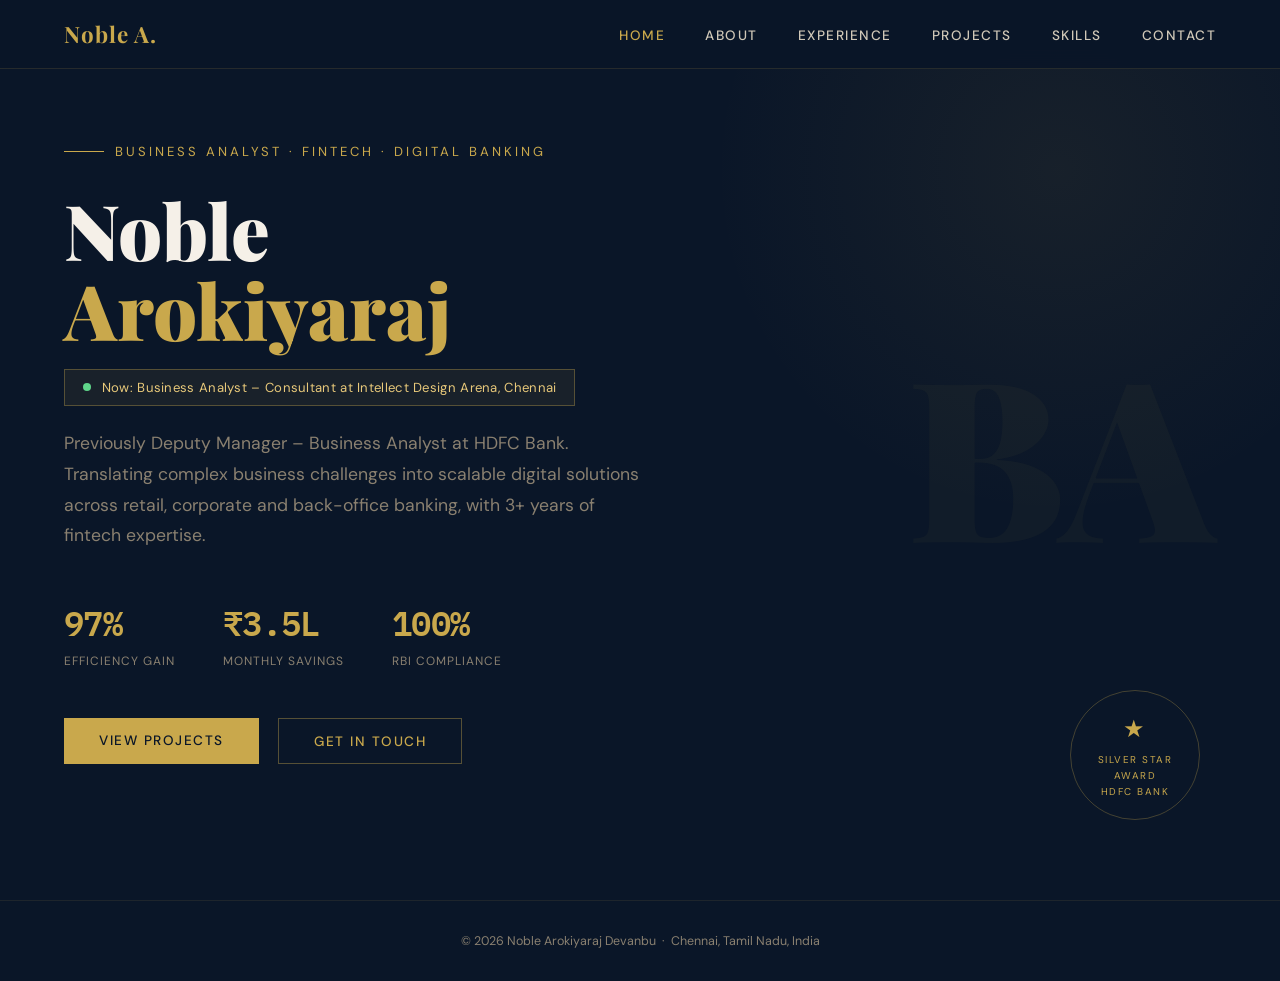
==== commit 3b77915b: "Add files via upload Updated files" ====
--- a/index.html
+++ b/index.html
@@ -66,6 +66,18 @@
       font-size: 1.1rem; color: var(--text-muted);
       max-width: 580px; line-height: 1.75; margin-bottom: 2.8rem;
     }
+    .now-chip {
+      display: inline-flex; align-items: center; gap: 0.7rem;
+      padding: 0.55rem 1.1rem; margin-bottom: 1.4rem;
+      border: 1px solid rgba(201,168,76,0.35); background: rgba(201,168,76,0.08);
+      font-size: 0.82rem; color: var(--gold-light); letter-spacing: 0.3px;
+    }
+    .now-dot {
+      width: 8px; height: 8px; border-radius: 50%; background: #5fd68a; flex-shrink: 0;
+      box-shadow: 0 0 0 0 rgba(95,214,138,0.6); animation: pulse 2s ease-out infinite;
+    }
+    @keyframes pulse { 0% { box-shadow: 0 0 0 0 rgba(95,214,138,0.55); } 70% { box-shadow: 0 0 0 10px rgba(95,214,138,0); } 100% { box-shadow: 0 0 0 0 rgba(95,214,138,0); } }
+    @media (prefers-reduced-motion: reduce) { .now-dot, .award-badge, .hero-content { animation: none; } }
     .hero-stats { display: flex; gap: 3rem; margin-bottom: 3rem; }
     .stat-num {
       font-family: var(--mono); font-size: 2.1rem; font-weight: 600;
@@ -129,7 +141,8 @@
   <div class="hero-content">
     <div class="hero-tag">Business Analyst · Fintech · Digital Banking</div>
     <h1>Noble<br/><span>Arokiyaraj</span></h1>
-    <p class="hero-subtitle">Deputy Manager – Business Analyst at HDFC Bank, Chennai. Translating complex business challenges into scalable digital solutions with 3+ years (3 yrs 3 mos) of fintech expertise.</p>
+    <div class="now-chip"><span class="now-dot"></span>Now: Business Analyst – Consultant at Intellect Design Arena, Chennai</div>
+    <p class="hero-subtitle">Previously Deputy Manager – Business Analyst at HDFC Bank. Translating complex business challenges into scalable digital solutions across retail, corporate and back-office banking, with 3+ years of fintech expertise.</p>
     <div class="hero-stats">
       <div class="stat-item">
         <span class="stat-num">97%</span>
@@ -158,6 +171,6 @@
   </div>
 </section>
 
-<footer>© 2024 Noble Arokiyaraj Devanbu &nbsp;·&nbsp; Chennai, Tamil Nadu, India</footer>
+<footer>© 2026 Noble Arokiyaraj Devanbu &nbsp;·&nbsp; Chennai, Tamil Nadu, India</footer>
 </body>
 </html>
